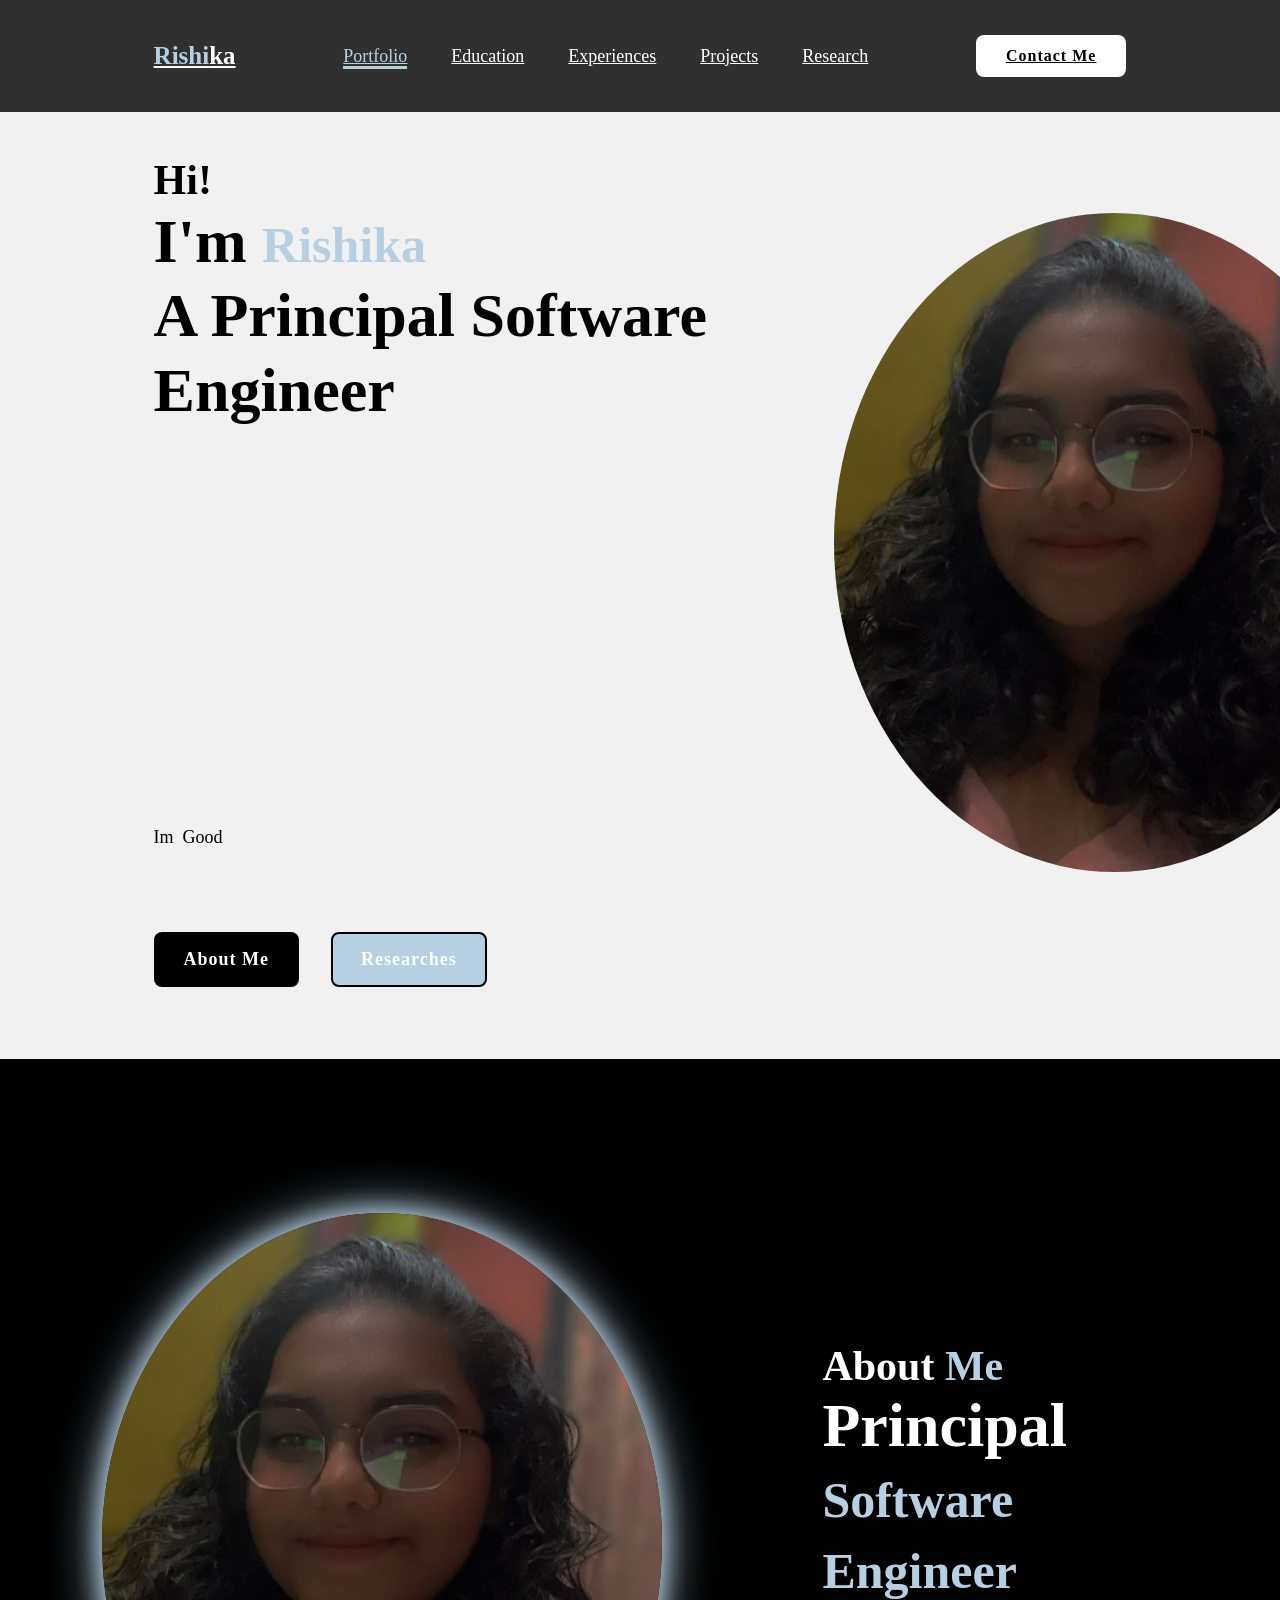
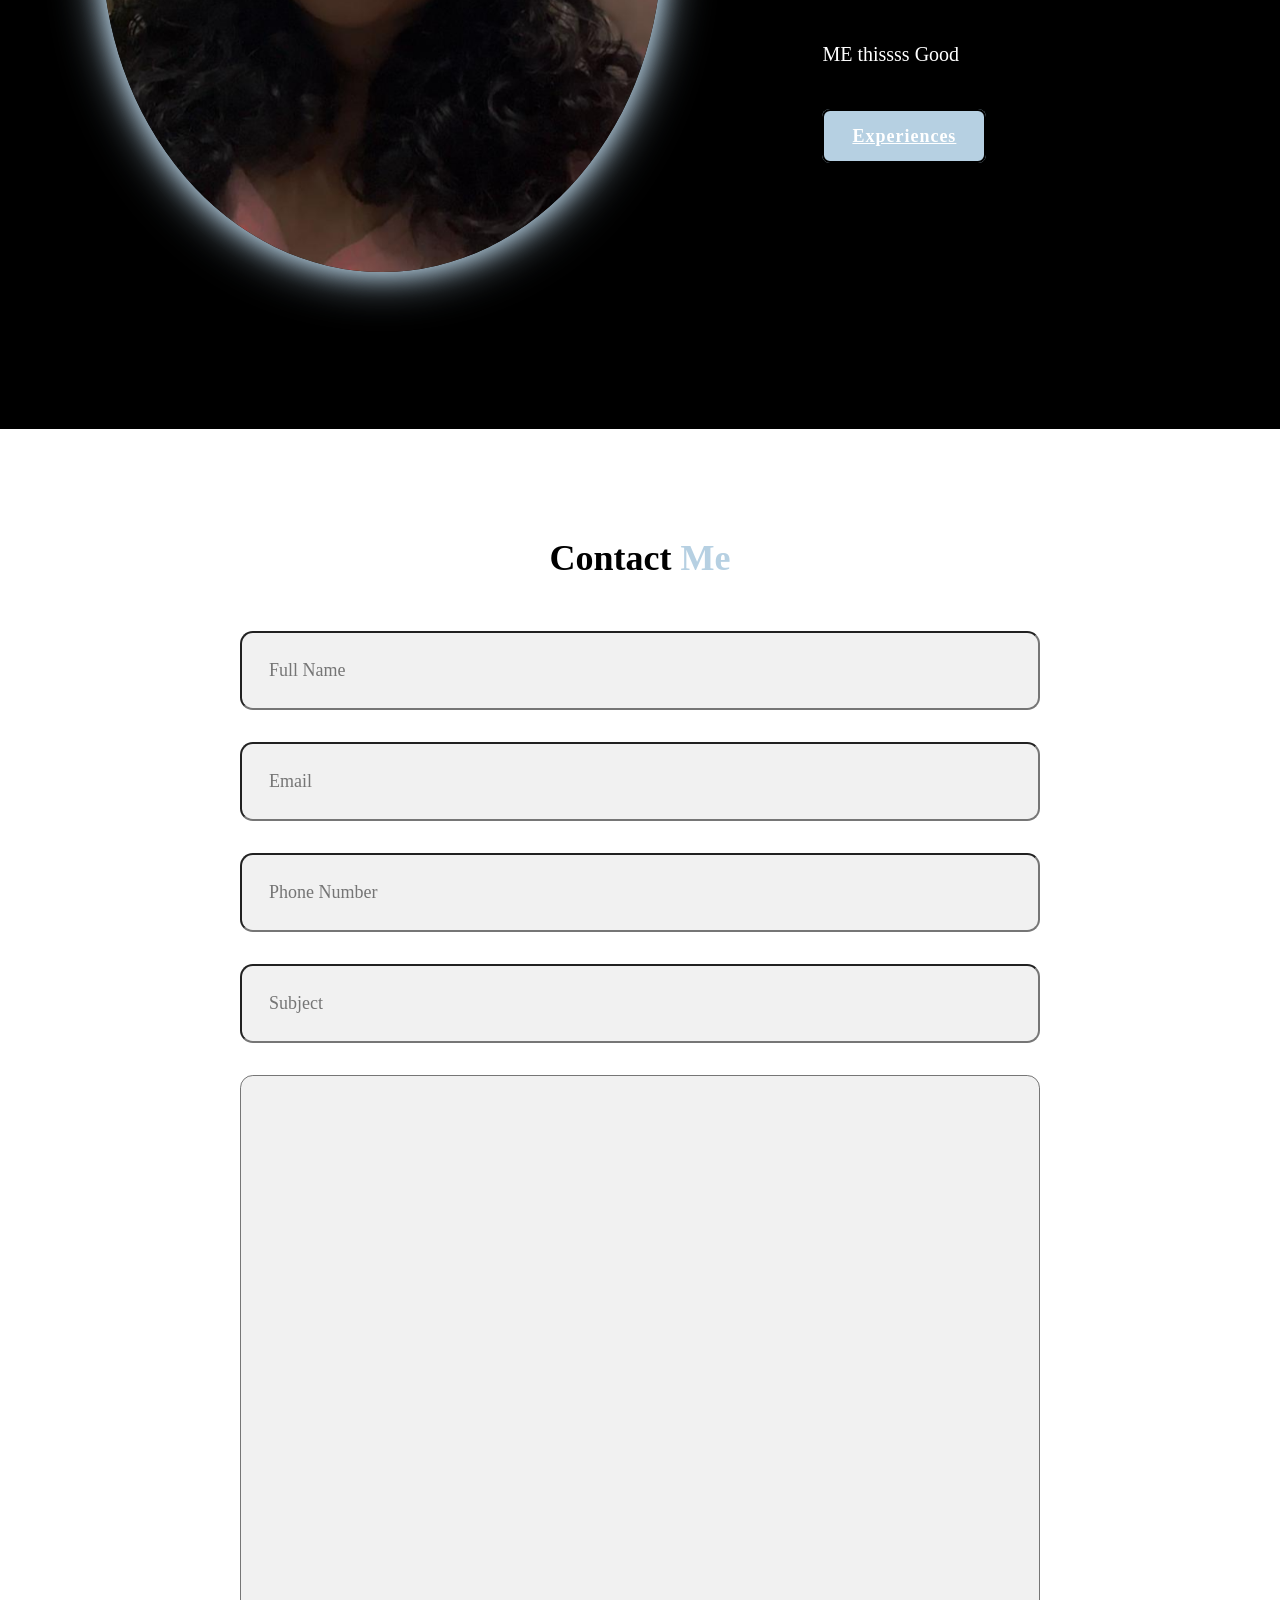
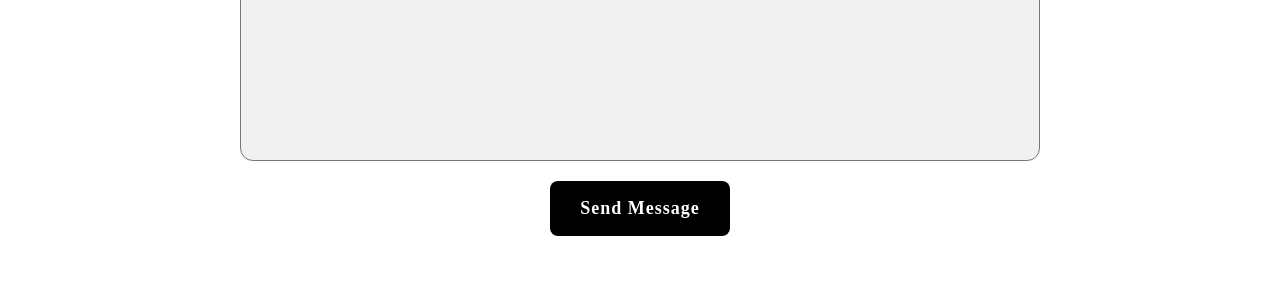
==== index.html @ d4865f3c "Initial commit" ====
<!DOCTYPE html>
<html lang="en">
<head>
    <meta charset="UTF-8">
    <meta name="viewport" content="width=device-width, initial-scale=1.0">
    <title>Rishika.N.Lawankar</title>
    <link rel="stylesheet" href="style.css">
    <link  href='https://unpkg.com/boxicons@2.1.4/css/boxicons.min.css'
    rel="stylesheet">
</head>
<body>
    <header class="header">
        <a href="#" class="logo"><span>Rishi</span>ka</a>


        <nav class="navbar">
        <a href="#" class="active">Portfolio</a>
        <a href="#">Education</a>
        <a href="#">Experiences</a>
        <a href="#">Projects</a>
        <a href="#">Research</a>
        </nav>
        <a href="#" class="contact">Contact Me</a>

    </header>

  <section class="home">
    <div class="home-content"><pre>






        <h3>Hi!</h3><h1>I'm <span class="ris">Rishika</span><br>A Principal Software 
Engineer</h1><p>Im  Good</p>

        <div class="btn-box">
            <button class="btn-1">About Me</button>
            <button class="btn-2">Researches</button>
        </div>

      
    </div>
    <div class="img-box">
        <img src="rishika.jpeg" alt="Rishika.N.Lawankar">
    </div></pre>
  </section>

  <section class="about">

    <div class="about-img">
        <img src="rishika.jpeg" alt="rishika">
    </div>

    <div class="about-content">
        <h2 class="heading">About <span>Me</span></h2>
        <h3>Principal <span class="ris">Software 
            Engineer</span></h3>
            <p>ME thissss Good</p>
            <a href="#" class="btn-2">Experiences</a>
    </div>
  </section>

 <section class="contact-form">
    <h2 class="contact-me">Contact <span>Me</span></h2>

    <form action="#">

        <div class="input-box">
            <input type="text" placeholder="Full Name">
            <input type="email" placeholder="Email" >
        </div>

        <div class="input-box">
            <input type="number" placeholder="Phone Number">
            <input type="text" placeholder="Subject" >
        </div>

        <textarea name="" id="" cols="30" rows="30" placeholder="Your Message">

        </textarea>
        <input type="submit" value="Send Message" class="btn-1" >
        
    </form>
 </section>  
    
</body>
</html>
---- style.css ----
*{
    margin: 0;
    padding: 0;
    font-family: Cambria, Cochin, Georgia, Times, 'Times New Roman', serif;
    box-sizing: border-box;
}
body{
    background-color: #ffffff;
    color: #fff;

}
.header{
    position: fixed;
    top: 0;
    left: 0;
    width: 100%;
    padding: 35px 12%;
    background: rgba(0, 0, 0, 0.8);
    backdrop-filter: blur(10px);
    display: flex;
    justify-content: space-between;
    align-items: center;
    z-index: 100;
}
.logo{
    font-size: 25px;
    color: #fff;
    font-weight: 600;
    transition:0.3s ease ;
}
.logo:hover{
    color: #B6D0E2;
    text-shadow: 0 0 25px #B6D0E2,
                 0 0 50px #B6D0E2;
    transform:scale(1.1) ;

}
span{
    color: #B6D0E2;
    
    
}

.navbar a{
    font-size: 18px;
    color: #fff;
    font-weight: 500;
    margin: 0 20px;
    border-bottom: 3px solid transparent;
    transition: 0.3s ease;

}
.navbar a:hover,
.navbar a.active{
    color: #B6D0E2;
    border-bottom: 3px solid #B6D0E2;
}
.contact{
    padding: 10px 28px;
    background-color: #fff;
    color:black;
    border: 2px solid transparent;
    border-radius: 8px;
    font-size: 16px;
    letter-spacing: 1px;
    font-weight: 600;
    transition: 0.3s ease;
}
.contact:hover{
    background-color: #B6D0E2;
    box-shadow: 0 0 25px  #B6D0E2;
    color: whitesmoke;
    transform:scale(1.1) ;

}
.home{
    width: 100%;
    min-height: 100vh;
    background: rgba(241, 241, 241);
    display: flex;
    align-items: center;
    gap: 7em;
    padding: 30px 12% 0;
}
.home-content{
    max-width: 800px;

}
.home-content h3{
    font-size: 42px;
    color: black;


}
.home-content h1{
    font-size: 62px;
    line-height: 1.2;
    color: black;
}
.home-content p{
    font-size: 18px;
    margin: 25pc 0 30px;
    color: black;
}
.btn-box{
    width: 345px;
    display: flex;
    gap: 2em;
}
.btn-1{
    padding: 15px 28px;
    background-color: black;
    color: #fff;
    border: 2px solid transparent;
    border-radius: 8px;
    font-size: 18px;
    letter-spacing: 1px;
    font-weight: 600;
    transition: 0.3s ease;
    cursor: pointer;
}
.btn-1:hover{
    color: black;
    background-color: #fff;
    border: 2px solid black;
}
.btn-2{
    padding: 15px 28px;
    background-color: #B6D0E2;
    color: #fff;
    border: 2px solid transparent;
    border-radius: 8px;
    font-size: 18px;
    letter-spacing: 1px;
    font-weight: 600;
    transition: 0.3s ease;
    cursor: pointer;
    border: 2px solid black;
}
.btn-2:hover{
    color: #B6D0E2;
    background-color: #fff;
    border: 2px solid black;
}
.img-box img{
    border-radius: 50%;
    width: 560px;
  

}
span.ris{
    color: #B6D0E2;
    font-size: 50px;
    
}
span.ris:hover{
    color: #B6D0E2;
    font-size: 50px;
    -webkit-text-stroke-width: 1px;
    -webkit-text-stroke-color: black;
    text-shadow: 0 0 25px #B6D0E2,
    0 0 50px #B6D0E2;
transform:scale(1.1) ;

}

::-webkit-scrollbar{
    width: 15px;
}
::-webkit-scrollbar-thumb{
    background-color: #B6D0E2;
}
::-webkit-scrollbar-track{
    background-color: rgba(0, 0, 0, 0.6);
    width: 50px;
}

.about{
    display: flex;
    justify-content: center;
    align-items: center;
    padding: 12% 8%;
    gap: 10em;
    background-color: black;
}
.about-img img{
  
    position: relative;
    box-shadow: 0 0 25px #B6D0E2,
                0 0 50px #B6D0E2;
     border-radius: 50%;
    width: 560px;
}
.about-content h2{
    text-align: left;
    color: #fff;
    font-size: 42px;
}
.about-content h3{
    font-size: 62px;
    color: #fff;

}
.about-content p{
    color: #fff;
    font-size: 20px;
    margin: 2em 0 3em;
}
.contact-form h2{
    text-align: center;
    margin-top: 3em;
    margin-bottom: 1em;
    font-size: 36px;
    color: black;

}
.contact-form form{
    max-width: 50em;
    margin: 1rem auto;
    text-align: center;
    margin-bottom: 3em;
}
.contact-form form.input-box{
    display: flex;
    justify-content: center;
    flex-wrap: wrap;

}
.contact-form form .input-box input,
.contact-form form textarea{
    width: 100%;
    padding: 1.5em;
    font-size: 18px;
    color: black;
    background: rgba(241, 241, 241);
    border-radius: .8rem;
    margin: 1rem 0;
    resize: none;
}
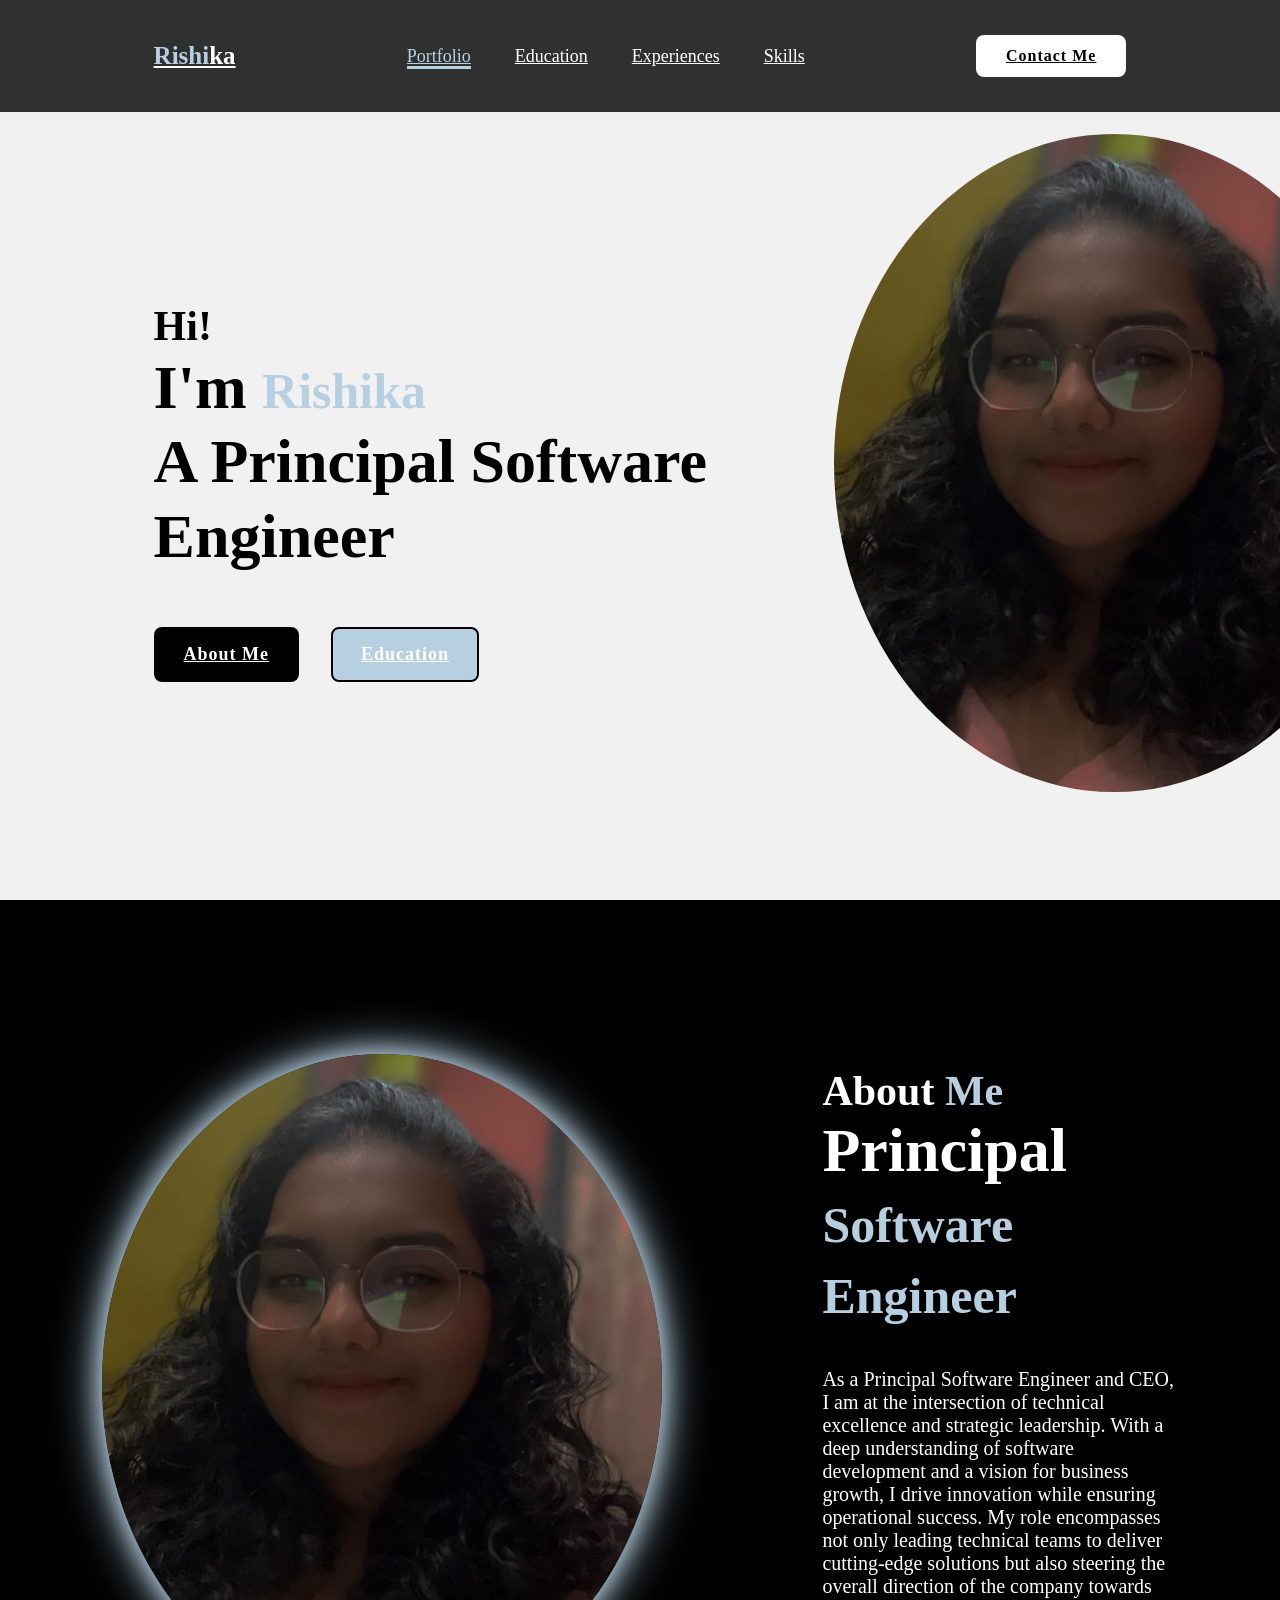
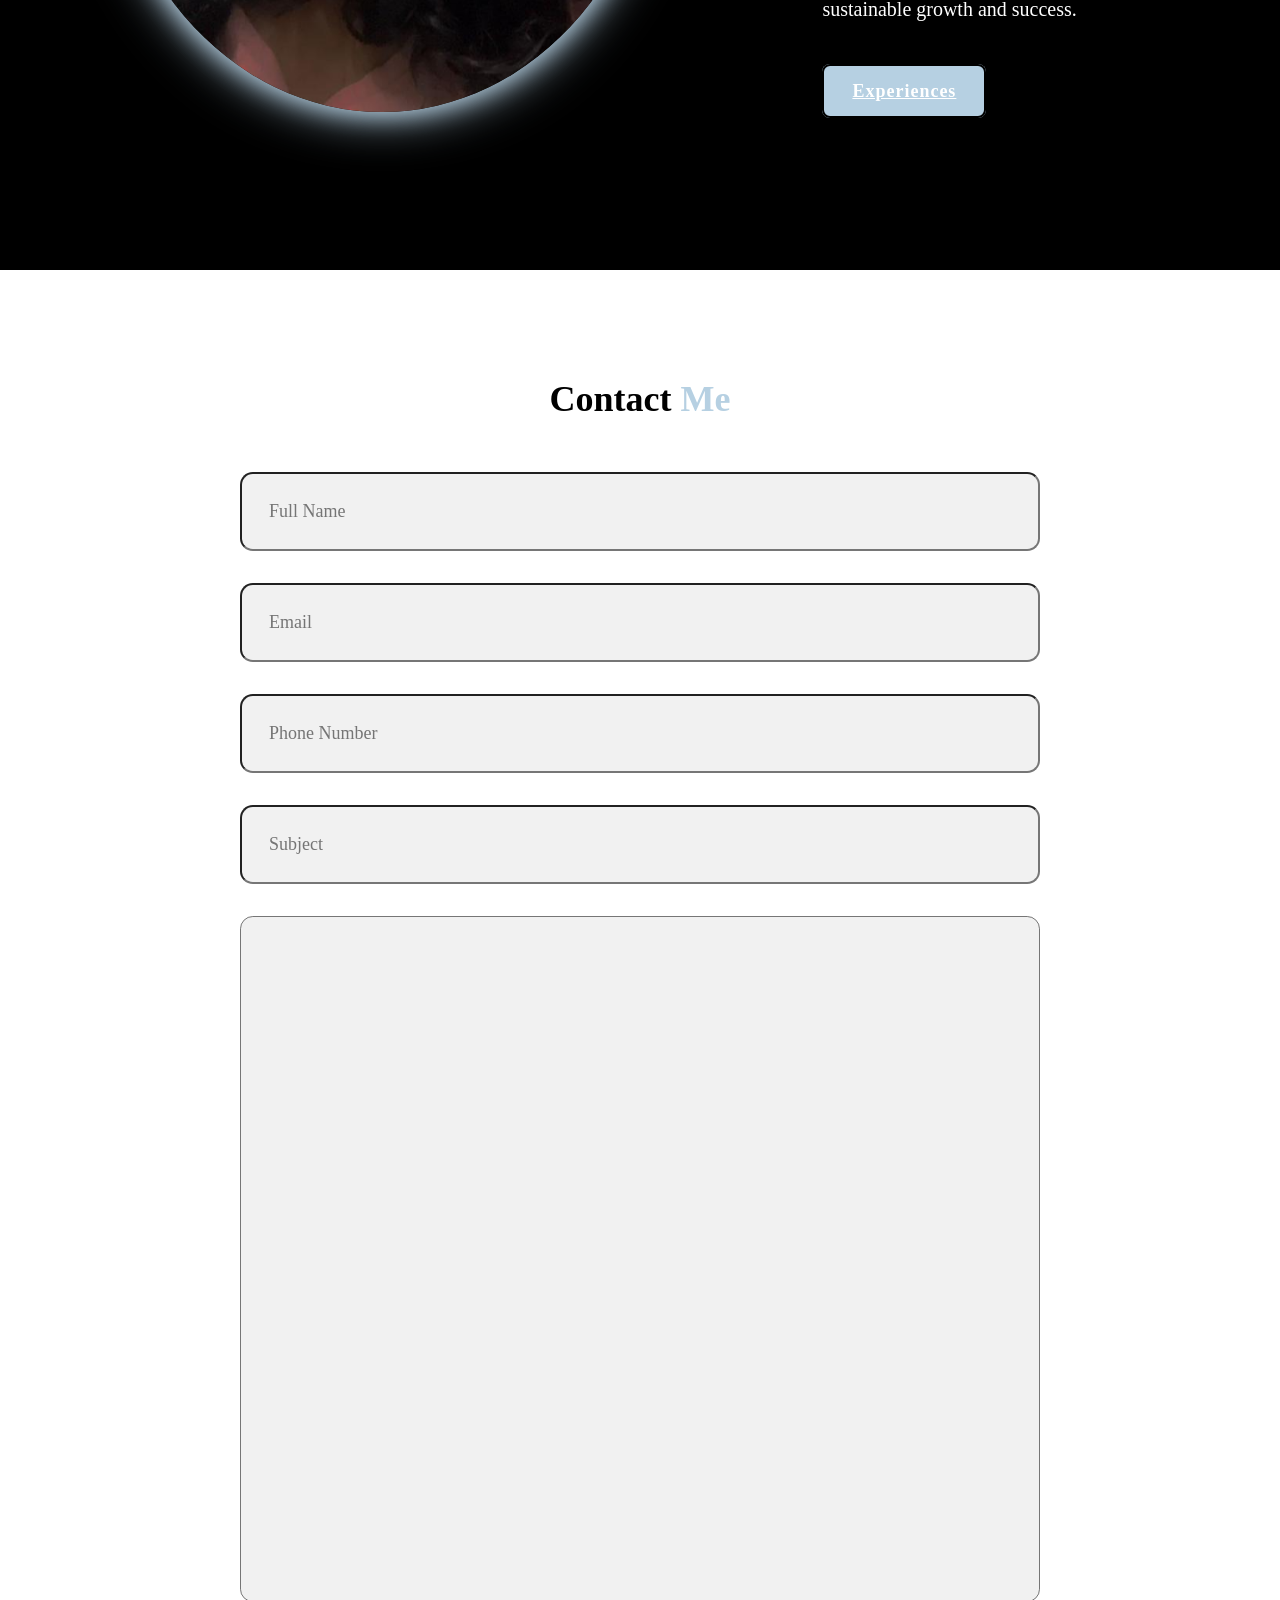
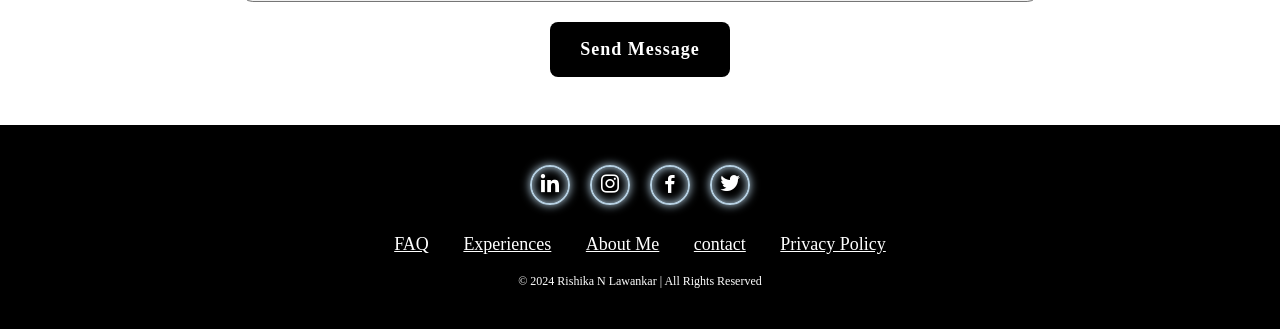
==== commit 7b253b1d: "Add files via upload" ====
--- a/index.html
+++ b/index.html
@@ -1,89 +1,122 @@
-<!DOCTYPE html>
-<html lang="en">
-<head>
-    <meta charset="UTF-8">
-    <meta name="viewport" content="width=device-width, initial-scale=1.0">
-    <title>Rishika.N.Lawankar</title>
-    <link rel="stylesheet" href="style.css">
-    <link  href='https://unpkg.com/boxicons@2.1.4/css/boxicons.min.css'
-    rel="stylesheet">
-</head>
-<body>
-    <header class="header">
-        <a href="#" class="logo"><span>Rishi</span>ka</a>
-
-
-        <nav class="navbar">
-        <a href="#" class="active">Portfolio</a>
-        <a href="#">Education</a>
-        <a href="#">Experiences</a>
-        <a href="#">Projects</a>
-        <a href="#">Research</a>
-        </nav>
-        <a href="#" class="contact">Contact Me</a>
-
-    </header>
-
-  <section class="home">
-    <div class="home-content"><pre>
-
-
-
-
-
-
-        <h3>Hi!</h3><h1>I'm <span class="ris">Rishika</span><br>A Principal Software 
-Engineer</h1><p>Im  Good</p>
-
-        <div class="btn-box">
-            <button class="btn-1">About Me</button>
-            <button class="btn-2">Researches</button>
-        </div>
-
-      
-    </div>
-    <div class="img-box">
-        <img src="rishika.jpeg" alt="Rishika.N.Lawankar">
-    </div></pre>
-  </section>
-
-  <section class="about">
-
-    <div class="about-img">
-        <img src="rishika.jpeg" alt="rishika">
-    </div>
-
-    <div class="about-content">
-        <h2 class="heading">About <span>Me</span></h2>
-        <h3>Principal <span class="ris">Software 
-            Engineer</span></h3>
-            <p>ME thissss Good</p>
-            <a href="#" class="btn-2">Experiences</a>
-    </div>
-  </section>
-
- <section class="contact-form">
-    <h2 class="contact-me">Contact <span>Me</span></h2>
-
-    <form action="#">
-
-        <div class="input-box">
-            <input type="text" placeholder="Full Name">
-            <input type="email" placeholder="Email" >
-        </div>
-
-        <div class="input-box">
-            <input type="number" placeholder="Phone Number">
-            <input type="text" placeholder="Subject" >
-        </div>
-
-        <textarea name="" id="" cols="30" rows="30" placeholder="Your Message">
-
-        </textarea>
-        <input type="submit" value="Send Message" class="btn-1" >
-        
-    </form>
- </section>  
-    
-</body>
+<!DOCTYPE html>
+<html lang="en">
+<head>
+    <meta charset="UTF-8">
+    <meta name="viewport" content="width=device-width, initial-scale=1.0">
+    <title>Rishika.N.Lawankar</title>
+    <link rel="stylesheet" href="style.css">
+    <link  href='https://unpkg.com/boxicons@2.1.4/css/boxicons.min.css'
+    rel="stylesheet">
+</head>
+<body>
+    <header class="header">
+        <a href="#" class="logo"><span>Rishi</span>ka</a>
+
+
+        <nav class="navbar">
+        <a href="#" class="active">Portfolio</a>
+        <a href="edu.html">Education</a>
+        <a href="exp.html">Experiences</a>
+        <a href="skil.html">Skills</a>
+
+        </nav>
+        <a href="#contact" class="contact">Contact Me</a>
+
+    </header>
+
+  <section class="home">
+    <div class="home-content"><pre>
+
+
+
+
+
+
+        <h3>Hi!</h3><h1>I'm <span class="ris">Rishika</span><br>A Principal Software 
+Engineer</h1>
+
+        <div class="btn-box">
+            <button class="btn-1"><a href="#about">About Me</a></button>
+            <button class="btn-2"><a href="edu.html">Education</a></button>
+        </div>
+
+      
+    </div>
+    <div class="img-box">
+        <img src="rishika.jpeg" alt="Rishika.N.Lawankar">
+    </div></pre>
+  </section>
+
+  <section class="about" id="about">
+
+    <div class="about-img">
+        <img src="rishika.jpeg" alt="rishika">
+    </div>
+
+    <div class="about-content">
+        <h2 class="heading">About <span>Me</span></h2>
+        <h3>Principal <span class="ris">Software 
+            Engineer</span></h3>
+            <p>As a Principal Software Engineer and CEO, I am at the intersection of technical excellence and strategic leadership.
+             With a deep understanding of software development and a vision for business growth,
+             I drive innovation while ensuring operational success. My role encompasses not only leading technical teams to deliver cutting-edge 
+             solutions but also steering the overall direction of the company towards sustainable growth and success.</p>
+            <a href="exp.html" class="btn-2">Experiences</a>
+    </div>
+  </section>
+
+ <section class="contact-form" id="contact">
+    <h2 class="contact-me">Contact <span>Me</span></h2>
+
+    <form action="#">
+
+        <div class="input-box">
+            <input type="text" placeholder="Full Name">
+            <input type="email" placeholder="Email" >
+        </div>
+
+        <div class="input-box">
+            <input type="number" placeholder="Phone Number">
+            <input type="text" placeholder="Subject" >
+        </div>
+
+        <textarea name="" id="" cols="30" rows="30" placeholder="Your Message">
+
+        </textarea>
+        <input type="submit" value="Send Message" class="btn-1" >
+     
+    </form>
+ </section>  
+    
+ <footer class="footer">
+
+    <div class="social">
+        <a href="https://www.linkedin.com/in/rishika-lawankar-6b72b422b/" target="_blank"><i class='bx bxl-linkedin'></i></a>
+        <a href="https://www.instagram.com/ugh_rishika/" target="_blank"><i class='bx bxl-instagram' ></i></a>
+        <a href="https://www.facebook.com/rishi.lawankar/" target="_blank"><i class='bx bxl-facebook' ></i></a>
+        <a href="https://twitter.com/Rishi96827571" target="_blank"><i class='bx bxl-twitter' ></i></a>
+    </div>
+
+    <ul class="list">
+        <li>
+            <a href="#">FAQ</a>
+        </li>
+        <li>
+            <a href="#">Experiences</a>
+        </li>
+        <li>
+            <a href="#">About Me</a>
+        </li>
+        <li>
+            <a href="#">contact</a>
+        </li>
+        <li>
+            <a href="#">Privacy Policy</a>
+        </li>
+    </ul>
+
+    <p class="copyright">&copy; 2024 Rishika N Lawankar | All Rights Reserved
+ </p>
+ </footer>
+</body>
 </html>
--- a/style.css
+++ b/style.css
@@ -1,239 +1,307 @@
-*{
-    margin: 0;
-    padding: 0;
-    font-family: Cambria, Cochin, Georgia, Times, 'Times New Roman', serif;
-    box-sizing: border-box;
-}
-body{
-    background-color: #ffffff;
-    color: #fff;
-
-}
-.header{
-    position: fixed;
-    top: 0;
-    left: 0;
-    width: 100%;
-    padding: 35px 12%;
-    background: rgba(0, 0, 0, 0.8);
-    backdrop-filter: blur(10px);
-    display: flex;
-    justify-content: space-between;
-    align-items: center;
-    z-index: 100;
-}
-.logo{
-    font-size: 25px;
-    color: #fff;
-    font-weight: 600;
-    transition:0.3s ease ;
-}
-.logo:hover{
-    color: #B6D0E2;
-    text-shadow: 0 0 25px #B6D0E2,
-                 0 0 50px #B6D0E2;
-    transform:scale(1.1) ;
-
-}
-span{
-    color: #B6D0E2;
-    
-    
-}
-
-.navbar a{
-    font-size: 18px;
-    color: #fff;
-    font-weight: 500;
-    margin: 0 20px;
-    border-bottom: 3px solid transparent;
-    transition: 0.3s ease;
-
-}
-.navbar a:hover,
-.navbar a.active{
-    color: #B6D0E2;
-    border-bottom: 3px solid #B6D0E2;
-}
-.contact{
-    padding: 10px 28px;
-    background-color: #fff;
-    color:black;
-    border: 2px solid transparent;
-    border-radius: 8px;
-    font-size: 16px;
-    letter-spacing: 1px;
-    font-weight: 600;
-    transition: 0.3s ease;
-}
-.contact:hover{
-    background-color: #B6D0E2;
-    box-shadow: 0 0 25px  #B6D0E2;
-    color: whitesmoke;
-    transform:scale(1.1) ;
-
-}
-.home{
-    width: 100%;
-    min-height: 100vh;
-    background: rgba(241, 241, 241);
-    display: flex;
-    align-items: center;
-    gap: 7em;
-    padding: 30px 12% 0;
-}
-.home-content{
-    max-width: 800px;
-
-}
-.home-content h3{
-    font-size: 42px;
-    color: black;
-
-
-}
-.home-content h1{
-    font-size: 62px;
-    line-height: 1.2;
-    color: black;
-}
-.home-content p{
-    font-size: 18px;
-    margin: 25pc 0 30px;
-    color: black;
-}
-.btn-box{
-    width: 345px;
-    display: flex;
-    gap: 2em;
-}
-.btn-1{
-    padding: 15px 28px;
-    background-color: black;
-    color: #fff;
-    border: 2px solid transparent;
-    border-radius: 8px;
-    font-size: 18px;
-    letter-spacing: 1px;
-    font-weight: 600;
-    transition: 0.3s ease;
-    cursor: pointer;
-}
-.btn-1:hover{
-    color: black;
-    background-color: #fff;
-    border: 2px solid black;
-}
-.btn-2{
-    padding: 15px 28px;
-    background-color: #B6D0E2;
-    color: #fff;
-    border: 2px solid transparent;
-    border-radius: 8px;
-    font-size: 18px;
-    letter-spacing: 1px;
-    font-weight: 600;
-    transition: 0.3s ease;
-    cursor: pointer;
-    border: 2px solid black;
-}
-.btn-2:hover{
-    color: #B6D0E2;
-    background-color: #fff;
-    border: 2px solid black;
-}
-.img-box img{
-    border-radius: 50%;
-    width: 560px;
-  
-
-}
-span.ris{
-    color: #B6D0E2;
-    font-size: 50px;
-    
-}
-span.ris:hover{
-    color: #B6D0E2;
-    font-size: 50px;
-    -webkit-text-stroke-width: 1px;
-    -webkit-text-stroke-color: black;
-    text-shadow: 0 0 25px #B6D0E2,
-    0 0 50px #B6D0E2;
-transform:scale(1.1) ;
-
-}
-
-::-webkit-scrollbar{
-    width: 15px;
-}
-::-webkit-scrollbar-thumb{
-    background-color: #B6D0E2;
-}
-::-webkit-scrollbar-track{
-    background-color: rgba(0, 0, 0, 0.6);
-    width: 50px;
-}
-
-.about{
-    display: flex;
-    justify-content: center;
-    align-items: center;
-    padding: 12% 8%;
-    gap: 10em;
-    background-color: black;
-}
-.about-img img{
-  
-    position: relative;
-    box-shadow: 0 0 25px #B6D0E2,
-                0 0 50px #B6D0E2;
-     border-radius: 50%;
-    width: 560px;
-}
-.about-content h2{
-    text-align: left;
-    color: #fff;
-    font-size: 42px;
-}
-.about-content h3{
-    font-size: 62px;
-    color: #fff;
-
-}
-.about-content p{
-    color: #fff;
-    font-size: 20px;
-    margin: 2em 0 3em;
-}
-.contact-form h2{
-    text-align: center;
-    margin-top: 3em;
-    margin-bottom: 1em;
-    font-size: 36px;
-    color: black;
-
-}
-.contact-form form{
-    max-width: 50em;
-    margin: 1rem auto;
-    text-align: center;
-    margin-bottom: 3em;
-}
-.contact-form form.input-box{
-    display: flex;
-    justify-content: center;
-    flex-wrap: wrap;
-
-}
-.contact-form form .input-box input,
-.contact-form form textarea{
-    width: 100%;
-    padding: 1.5em;
-    font-size: 18px;
-    color: black;
-    background: rgba(241, 241, 241);
-    border-radius: .8rem;
-    margin: 1rem 0;
-    resize: none;
+*{
+    margin: 0;
+    padding: 0;
+    font-family: Cambria, Cochin, Georgia, Times, 'Times New Roman', serif;
+    box-sizing: border-box;
+}
+body{
+    background-color: #ffffff;
+    color: #fff;
+
+}
+.header{
+    position: fixed;
+    top: 0;
+    left: 0;
+    width: 100%;
+    padding: 35px 12%;
+    background: rgba(0, 0, 0, 0.8);
+    backdrop-filter: blur(10px);
+    display: flex;
+    justify-content: space-between;
+    align-items: center;
+    z-index: 100;
+}
+.logo{
+    font-size: 25px;
+    color: #fff;
+    font-weight: 600;
+    transition:0.3s ease ;
+}
+.logo:hover{
+    color: #B6D0E2;
+    text-shadow: 0 0 25px #B6D0E2,
+                 0 0 50px #B6D0E2;
+    transform:scale(1.1) ;
+
+}
+span{
+    color: #B6D0E2;
+    
+    
+}
+
+.navbar a{
+    font-size: 18px;
+    color: #fff;
+    font-weight: 500;
+    margin: 0 20px;
+    border-bottom: 3px solid transparent;
+    transition: 0.3s ease;
+
+}
+.navbar a:hover,
+.navbar a.active{
+    color: #B6D0E2;
+    border-bottom: 3px solid #B6D0E2;
+}
+.contact{
+    padding: 10px 28px;
+    background-color: #fff;
+    color:black;
+    border: 2px solid transparent;
+    border-radius: 8px;
+    font-size: 16px;
+    letter-spacing: 1px;
+    font-weight: 600;
+    transition: 0.3s ease;
+}
+.contact:hover{
+    background-color: #B6D0E2;
+    box-shadow: 0 0 25px  #B6D0E2;
+    color: whitesmoke;
+    transform:scale(1.1) ;
+
+}
+a{
+    color: #fff;
+}
+a:hover{
+    color: black;
+}
+.home{
+    width: 100%;
+    min-height: 100vh;
+    background: rgba(241, 241, 241);
+    display: flex;
+    align-items: center;
+    gap: 7em;
+    padding: 30px 12% 0;
+}
+.home-content{
+    max-width: 800px;
+
+}
+.home-content h3{
+    font-size: 42px;
+    color: black;
+
+
+}
+.home-content h1{
+    font-size: 62px;
+    line-height: 1.2;
+    color: black;
+}
+.home-content p{
+    font-size: 18px;
+    margin: 25pc 0 30px;
+    color: black;
+}
+.btn-box{
+    width: 345px;
+    display: flex;
+    gap: 2em;
+}
+.btn-1{
+    padding: 15px 28px;
+    background-color: black;
+    color: #fff;
+    border: 2px solid transparent;
+    border-radius: 8px;
+    font-size: 18px;
+    letter-spacing: 1px;
+    font-weight: 600;
+    transition: 0.3s ease;
+    cursor: pointer;
+}
+.btn-1:hover{
+    color: black;
+    background-color: #fff;
+    border: 2px solid black;
+}
+.btn-2{
+    padding: 15px 28px;
+    background-color: #B6D0E2;
+    color: #fff;
+    border: 2px solid transparent;
+    border-radius: 8px;
+    font-size: 18px;
+    letter-spacing: 1px;
+    font-weight: 600;
+    transition: 0.3s ease;
+    cursor: pointer;
+    border: 2px solid black;
+}
+.btn-2:hover{
+    color: #B6D0E2;
+    background-color: #fff;
+    border: 2px solid black;
+}
+.img-box img{
+    border-radius: 50%;
+    width: 560px;
+  
+
+}
+span.ris{
+    color: #B6D0E2;
+    font-size: 50px;
+    
+}
+span.ris:hover{
+    color: #B6D0E2;
+    font-size: 50px;
+    -webkit-text-stroke-width: 1px;
+    -webkit-text-stroke-color: black;
+    text-shadow: 0 0 25px #B6D0E2,
+    0 0 50px #B6D0E2;
+transform:scale(1.1) ;
+
+}
+
+::-webkit-scrollbar{
+    width: 15px;
+}
+::-webkit-scrollbar-thumb{
+    background-color: #B6D0E2;
+}
+::-webkit-scrollbar-track{
+    background-color: rgba(0, 0, 0, 0.6);
+    width: 50px;
+}
+
+.about{
+    display: flex;
+    justify-content: center;
+    align-items: center;
+    padding: 12% 8%;
+    gap: 10em;
+    background-color: black;
+}
+.about-img img{
+  
+    position: relative;
+    box-shadow: 0 0 25px #B6D0E2,
+                0 0 50px #B6D0E2;
+     border-radius: 50%;
+    width: 560px;
+}
+.about-content h2{
+    text-align: left;
+    color: #fff;
+    font-size: 42px;
+}
+.about-content h3{
+    font-size: 62px;
+    color: #fff;
+
+}
+.about-content p{
+    color: #fff;
+    font-size: 20px;
+    margin: 2em 0 3em;
+}
+.contact-form h2{
+    text-align: center;
+    margin-top: 3em;
+    margin-bottom: 1em;
+    font-size: 36px;
+    color: black;
+
+}
+.contact-form form{
+    max-width: 50em;
+    margin: 1rem auto;
+    text-align: center;
+    margin-bottom: 3em;
+}
+.contact-form form.input-box{
+    display: flex;
+    justify-content: center;
+    flex-wrap: wrap;
+
+}
+.contact-form form .input-box input,
+.contact-form form textarea{
+    width: 100%;
+    padding: 1.5em;
+    font-size: 18px;
+    color: black;
+    background: rgba(241, 241, 241);
+    border-radius: .8rem;
+    margin: 1rem 0;
+    resize: none;
+}
+.footer{
+    position: relative;
+    bottom: 0;
+    width: 100%;
+    padding: 40px 0;
+    background-color: black;
+}
+.footer .social{
+    text-align: center;
+    padding-bottom: 25px;
+    color: #fff;
+
+}
+.footer .social a{
+    font-size: 24px;
+    color: #fff;
+    border: 2px solid #B6D0E2;
+    width: 40px;
+    height: 40px;
+    line-height: 38px;
+    display: inline-block;
+    text-align: center;
+    border-radius: 50%;
+    margin: 0 8px;
+    box-shadow: inset 0 0 10px #B6D0E2, 0 0 10px #B6D0E2;
+    transition: 0.3s ease;
+} 
+.footer .social a:hover{
+    transform: scale(1.2)translateY(-10px);
+    color: #B6D0E2;
+    border: 2px solid #B6D0E2;
+
+}
+.footer ul{
+    margin-top: 0;
+    padding: 0;
+    font-size: 18px;
+    line-height: 1.6;
+    margin-bottom: 0;
+    text-align: center;
+
+}
+.footer ul li a{
+      color: #fff;
+      border-bottom: 3px solid transparent;
+      transition: 0.3s ease;
+}
+.footer ul li a:hover{
+    border-bottom: 3px solid #B6D0E2;
+}
+.footer ul li{
+    display: inline-block;
+    padding: 0 15px;
+
+}
+.footer .copyright{
+    margin-top: 15px;
+    text-align: center;
+    font-size: 12px;
+    color: #fff;
+
 }
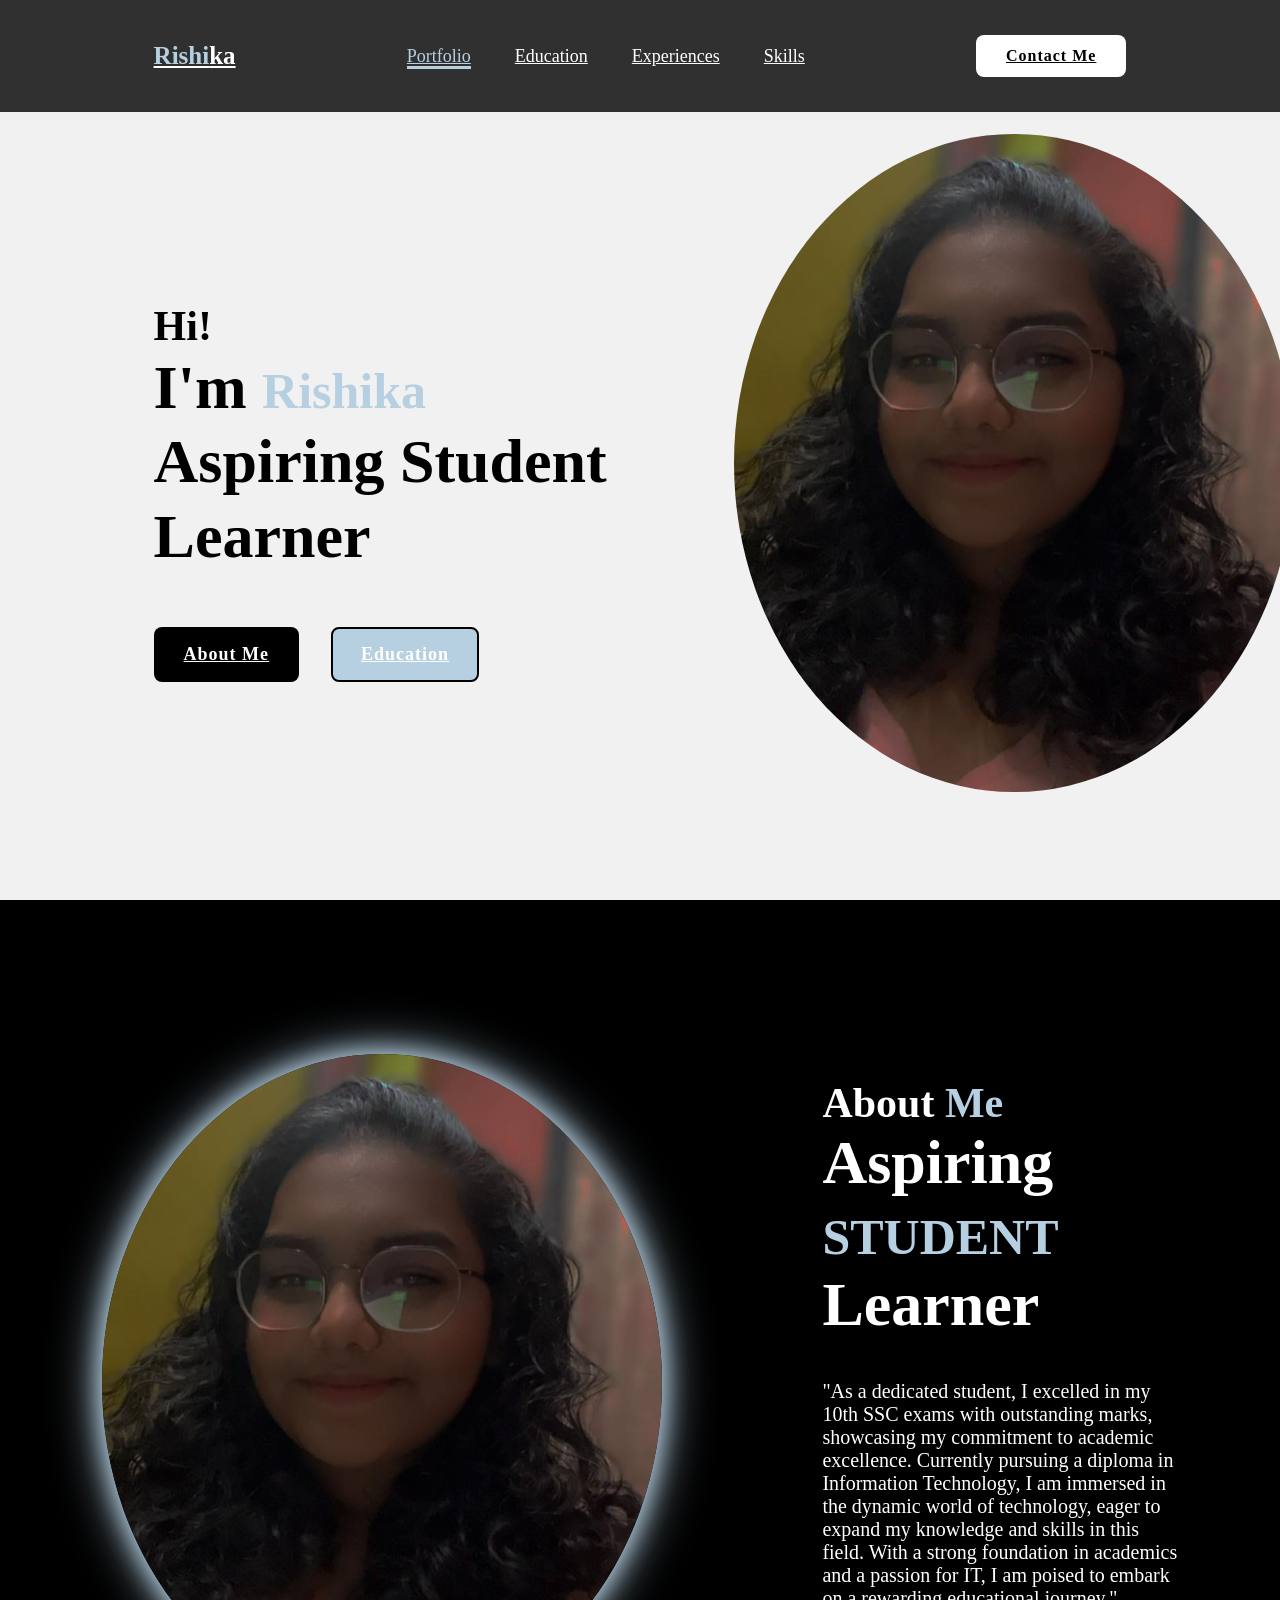
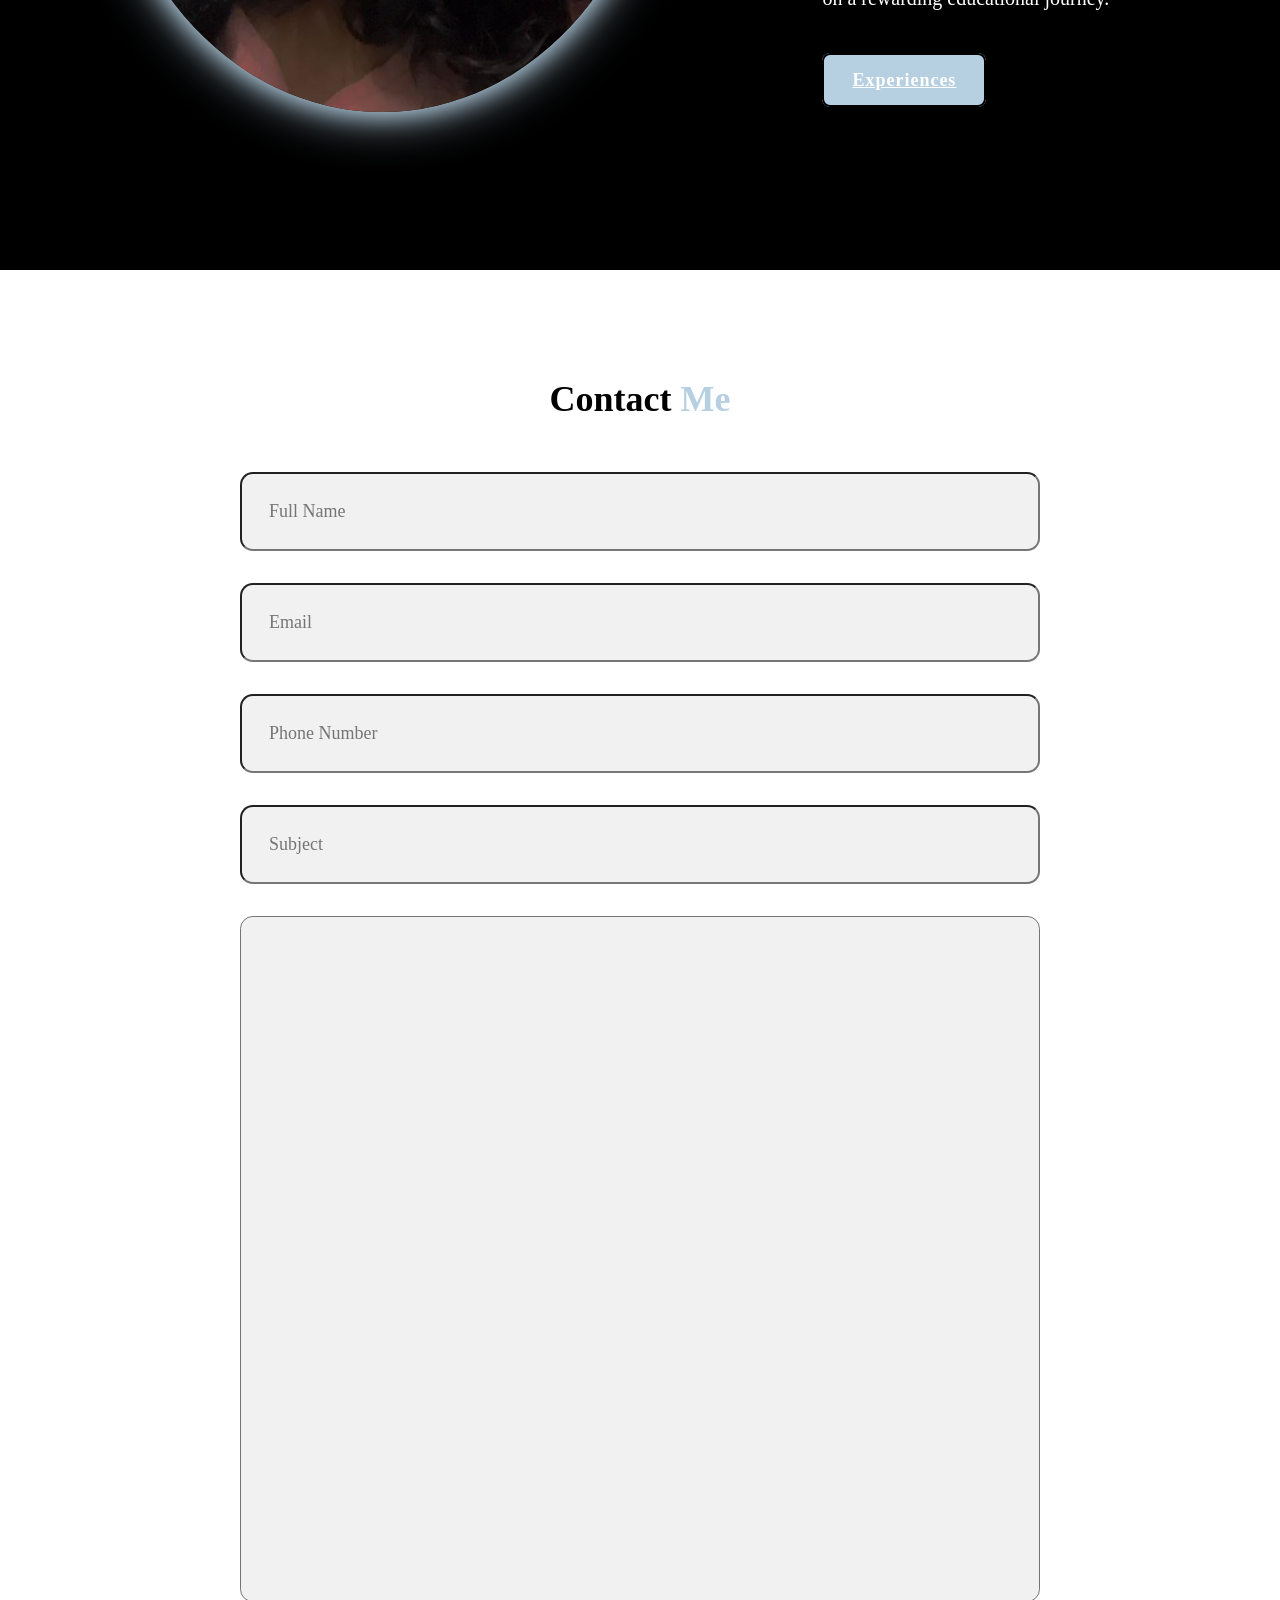
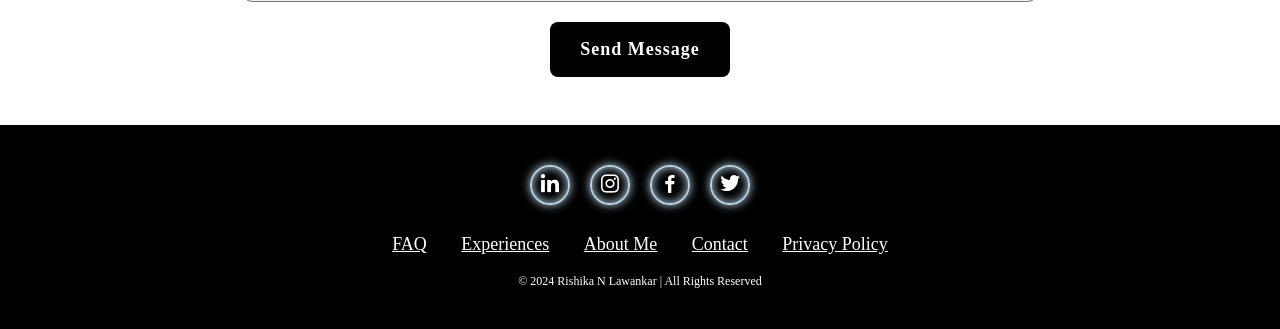
==== commit b71487a6: "Add files via upload" ====
--- a/index.html
+++ b/index.html
@@ -32,8 +32,8 @@
 
 
 
-        <h3>Hi!</h3><h1>I'm <span class="ris">Rishika</span><br>A Principal Software 
-Engineer</h1>
+        <h3>Hi!</h3><h1>I'm <span class="ris">Rishika</span><br>Aspiring Student 
+Learner</h1>
 
         <div class="btn-box">
             <button class="btn-1"><a href="#about">About Me</a></button>
@@ -55,12 +55,10 @@
 
     <div class="about-content">
         <h2 class="heading">About <span>Me</span></h2>
-        <h3>Principal <span class="ris">Software 
-            Engineer</span></h3>
-            <p>As a Principal Software Engineer and CEO, I am at the intersection of technical excellence and strategic leadership.
-             With a deep understanding of software development and a vision for business growth,
-             I drive innovation while ensuring operational success. My role encompasses not only leading technical teams to deliver cutting-edge 
-             solutions but also steering the overall direction of the company towards sustainable growth and success.</p>
+        <h3>Aspiring  
+            <span class="ris">STUDENT</span>
+            Learner</h3>
+            <p>"As a dedicated student, I excelled in my 10th SSC exams with outstanding marks, showcasing my commitment to academic excellence. Currently pursuing a diploma in Information Technology, I am immersed in the dynamic world of technology, eager to expand my knowledge and skills in this field. With a strong foundation in academics and a passion for IT, I am poised to embark on a rewarding educational journey."</p>
             <a href="exp.html" class="btn-2">Experiences</a>
     </div>
   </section>
@@ -108,7 +106,7 @@
             <a href="#">About Me</a>
         </li>
         <li>
-            <a href="#">contact</a>
+            <a href="#">Contact</a>
         </li>
         <li>
             <a href="#">Privacy Policy</a>
--- a/style.css
+++ b/style.css
@@ -144,7 +144,7 @@
     border: 2px solid black;
 }
 .btn-2:hover{
-    color: #B6D0E2;
+    color: black;
     background-color: #fff;
     border: 2px solid black;
 }
